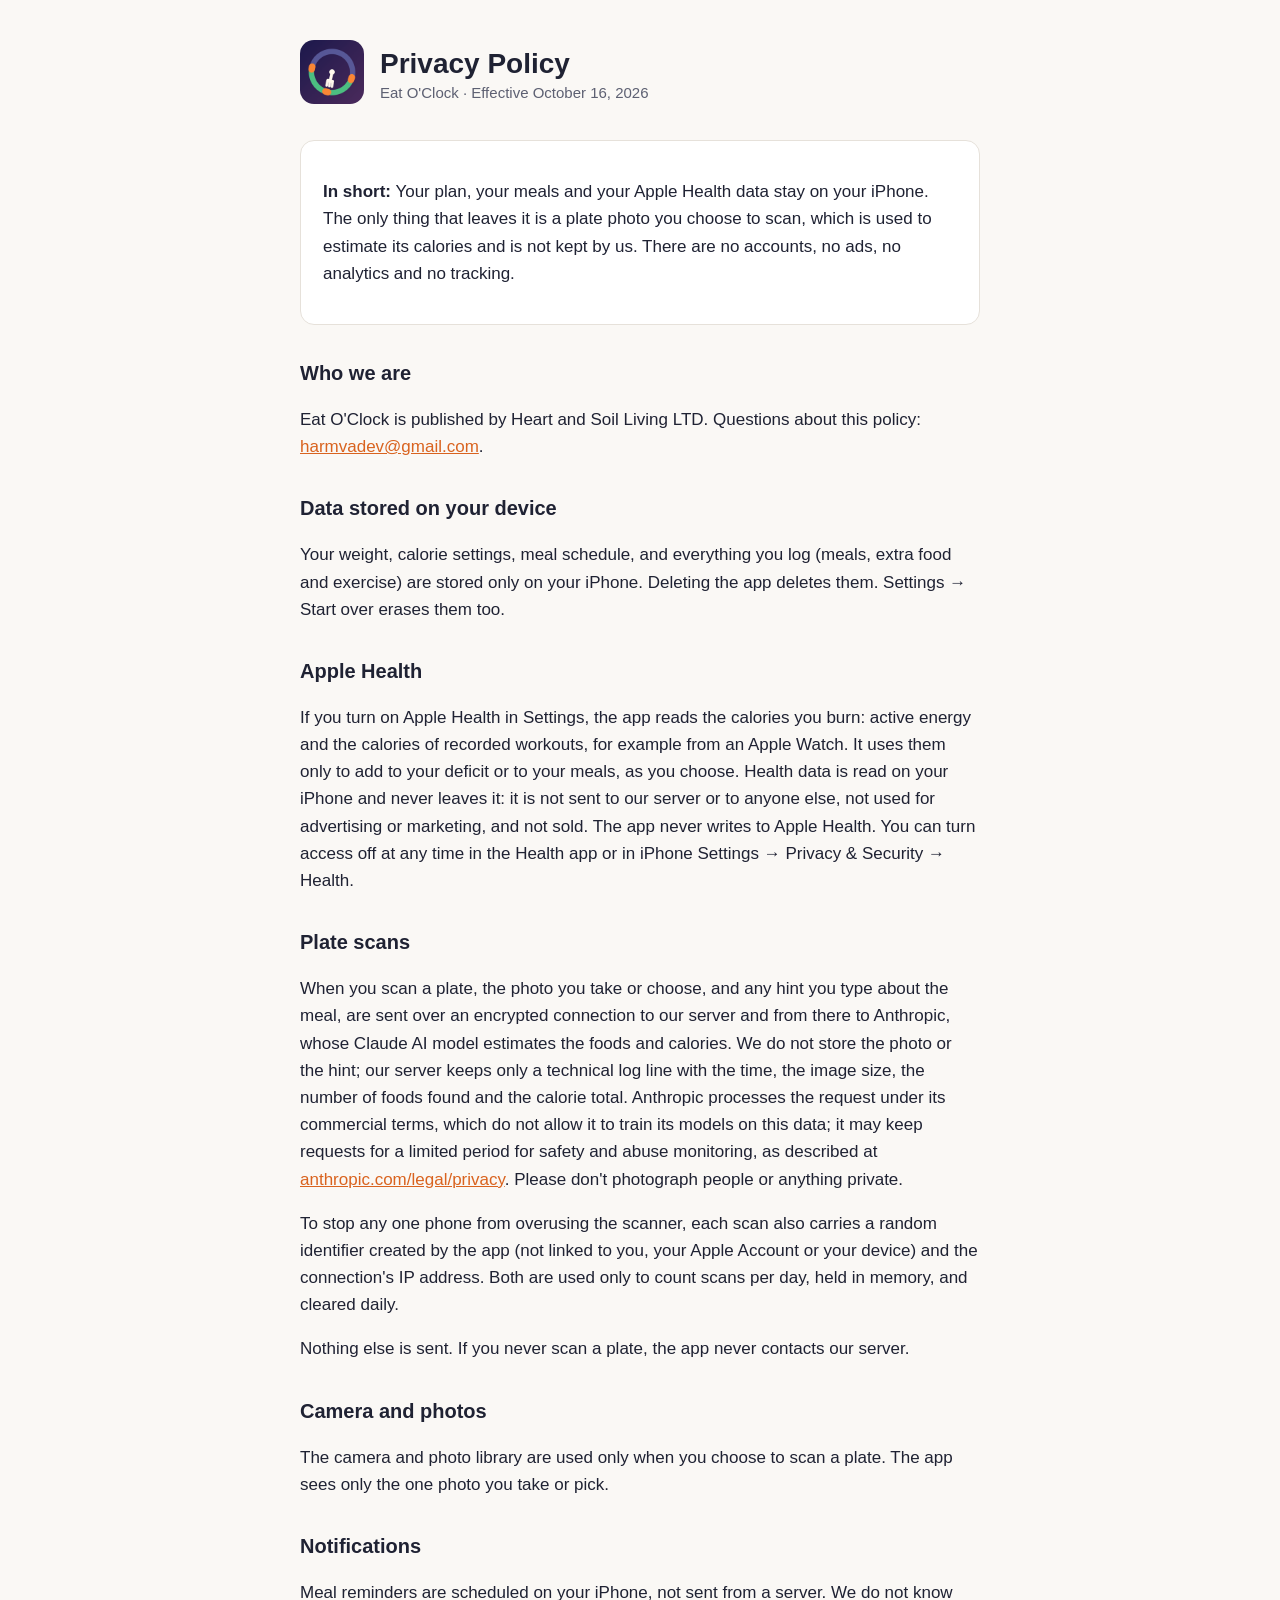
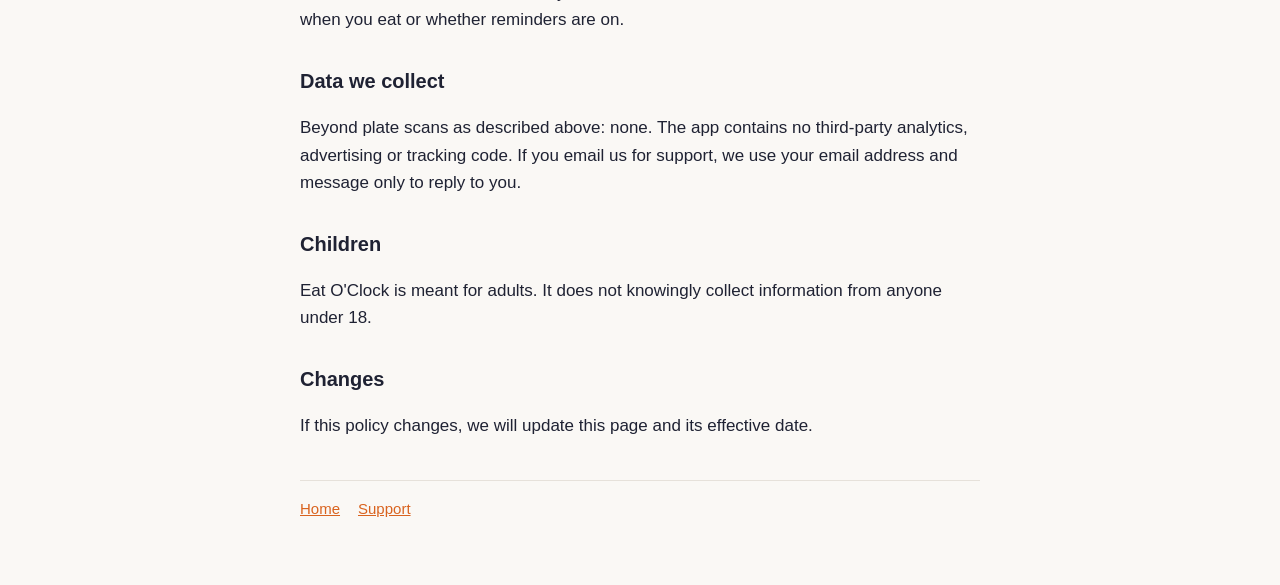
==== privacy.html @ 4e95aae6 "Eat O'Clock home, privacy policy and support pages" ====
<!doctype html>
<html lang="en"><head><meta charset="utf-8"><meta name="viewport" content="width=device-width, initial-scale=1">
<title>Eat O'Clock Privacy Policy</title><link rel="icon" href="icon.png"><link rel="stylesheet" href="style.css"></head>
<body><main>
<header><a href="index.html"><img src="icon.png" alt="Eat O'Clock"></a><div><h1>Privacy Policy</h1><div class="muted">Eat O'Clock · Effective October 16, 2026</div></div></header>
<div class="card"><p><strong>In short:</strong> Your plan, your meals and your Apple Health data stay on your iPhone. The only thing that leaves it is a plate photo you choose to scan, which is used to estimate its calories and is not kept by us. There are no accounts, no ads, no analytics and no tracking.</p></div>

<h2>Who we are</h2>
<p>Eat O'Clock is published by Heart and Soil Living LTD. Questions about this policy: <a href="mailto:harmvadev@gmail.com">harmvadev@gmail.com</a>.</p>

<h2>Data stored on your device</h2>
<p>Your weight, calorie settings, meal schedule, and everything you log (meals, extra food and exercise) are stored only on your iPhone. Deleting the app deletes them. Settings → Start over erases them too.</p>

<h2>Apple Health</h2>
<p>If you turn on Apple Health in Settings, the app reads the calories you burn: active energy and the calories of recorded workouts, for example from an Apple Watch. It uses them only to add to your deficit or to your meals, as you choose. Health data is read on your iPhone and never leaves it: it is not sent to our server or to anyone else, not used for advertising or marketing, and not sold. The app never writes to Apple Health. You can turn access off at any time in the Health app or in iPhone Settings → Privacy &amp; Security → Health.</p>

<h2>Plate scans</h2>
<p>When you scan a plate, the photo you take or choose, and any hint you type about the meal, are sent over an encrypted connection to our server and from there to Anthropic, whose Claude AI model estimates the foods and calories. We do not store the photo or the hint; our server keeps only a technical log line with the time, the image size, the number of foods found and the calorie total. Anthropic processes the request under its commercial terms, which do not allow it to train its models on this data; it may keep requests for a limited period for safety and abuse monitoring, as described at <a href="https://www.anthropic.com/legal/privacy">anthropic.com/legal/privacy</a>. Please don't photograph people or anything private.</p>
<p>To stop any one phone from overusing the scanner, each scan also carries a random identifier created by the app (not linked to you, your Apple Account or your device) and the connection's IP address. Both are used only to count scans per day, held in memory, and cleared daily.</p>
<p>Nothing else is sent. If you never scan a plate, the app never contacts our server.</p>

<h2>Camera and photos</h2>
<p>The camera and photo library are used only when you choose to scan a plate. The app sees only the one photo you take or pick.</p>

<h2>Notifications</h2>
<p>Meal reminders are scheduled on your iPhone, not sent from a server. We do not know when you eat or whether reminders are on.</p>

<h2>Data we collect</h2>
<p>Beyond plate scans as described above: none. The app contains no third-party analytics, advertising or tracking code. If you email us for support, we use your email address and message only to reply to you.</p>

<h2>Children</h2>
<p>Eat O'Clock is meant for adults. It does not knowingly collect information from anyone under 18.</p>

<h2>Changes</h2>
<p>If this policy changes, we will update this page and its effective date.</p>
<nav><a href="index.html">Home</a><a href="support.html">Support</a></nav>
</main></body></html>
---- style.css ----
:root { --bg:#faf8f5; --fg:#1f2233; --muted:#5d6072; --accent:#d9631f; --card:#fff; --line:#e6e1da; }
@media (prefers-color-scheme: dark) { :root { --bg:#191833; --fg:#eceaf2; --muted:#a8a7c0; --card:#232246; --line:#34335a; } }
* { box-sizing: border-box; }
body { margin:0; background:var(--bg); color:var(--fg); font:17px/1.6 -apple-system, BlinkMacSystemFont, "Segoe UI", Roboto, sans-serif; }
main { max-width: 720px; margin: 0 auto; padding: 40px 20px 64px; }
header { display:flex; align-items:center; gap:16px; margin-bottom:28px; }
header img { width:64px; height:64px; border-radius:14px; }
header a { color:inherit; text-decoration:none; }
h1 { font-size:28px; margin:0; line-height:1.2; }
h2 { font-size:20px; margin:32px 0 8px; }
p, li { color:var(--fg); }
.muted { color:var(--muted); font-size:15px; }
a { color:var(--accent); }
.card { background:var(--card); border:1px solid var(--line); border-radius:14px; padding:20px 22px; margin:18px 0; }
nav { margin-top:40px; padding-top:16px; border-top:1px solid var(--line); font-size:15px; }
nav a { margin-right:18px; }
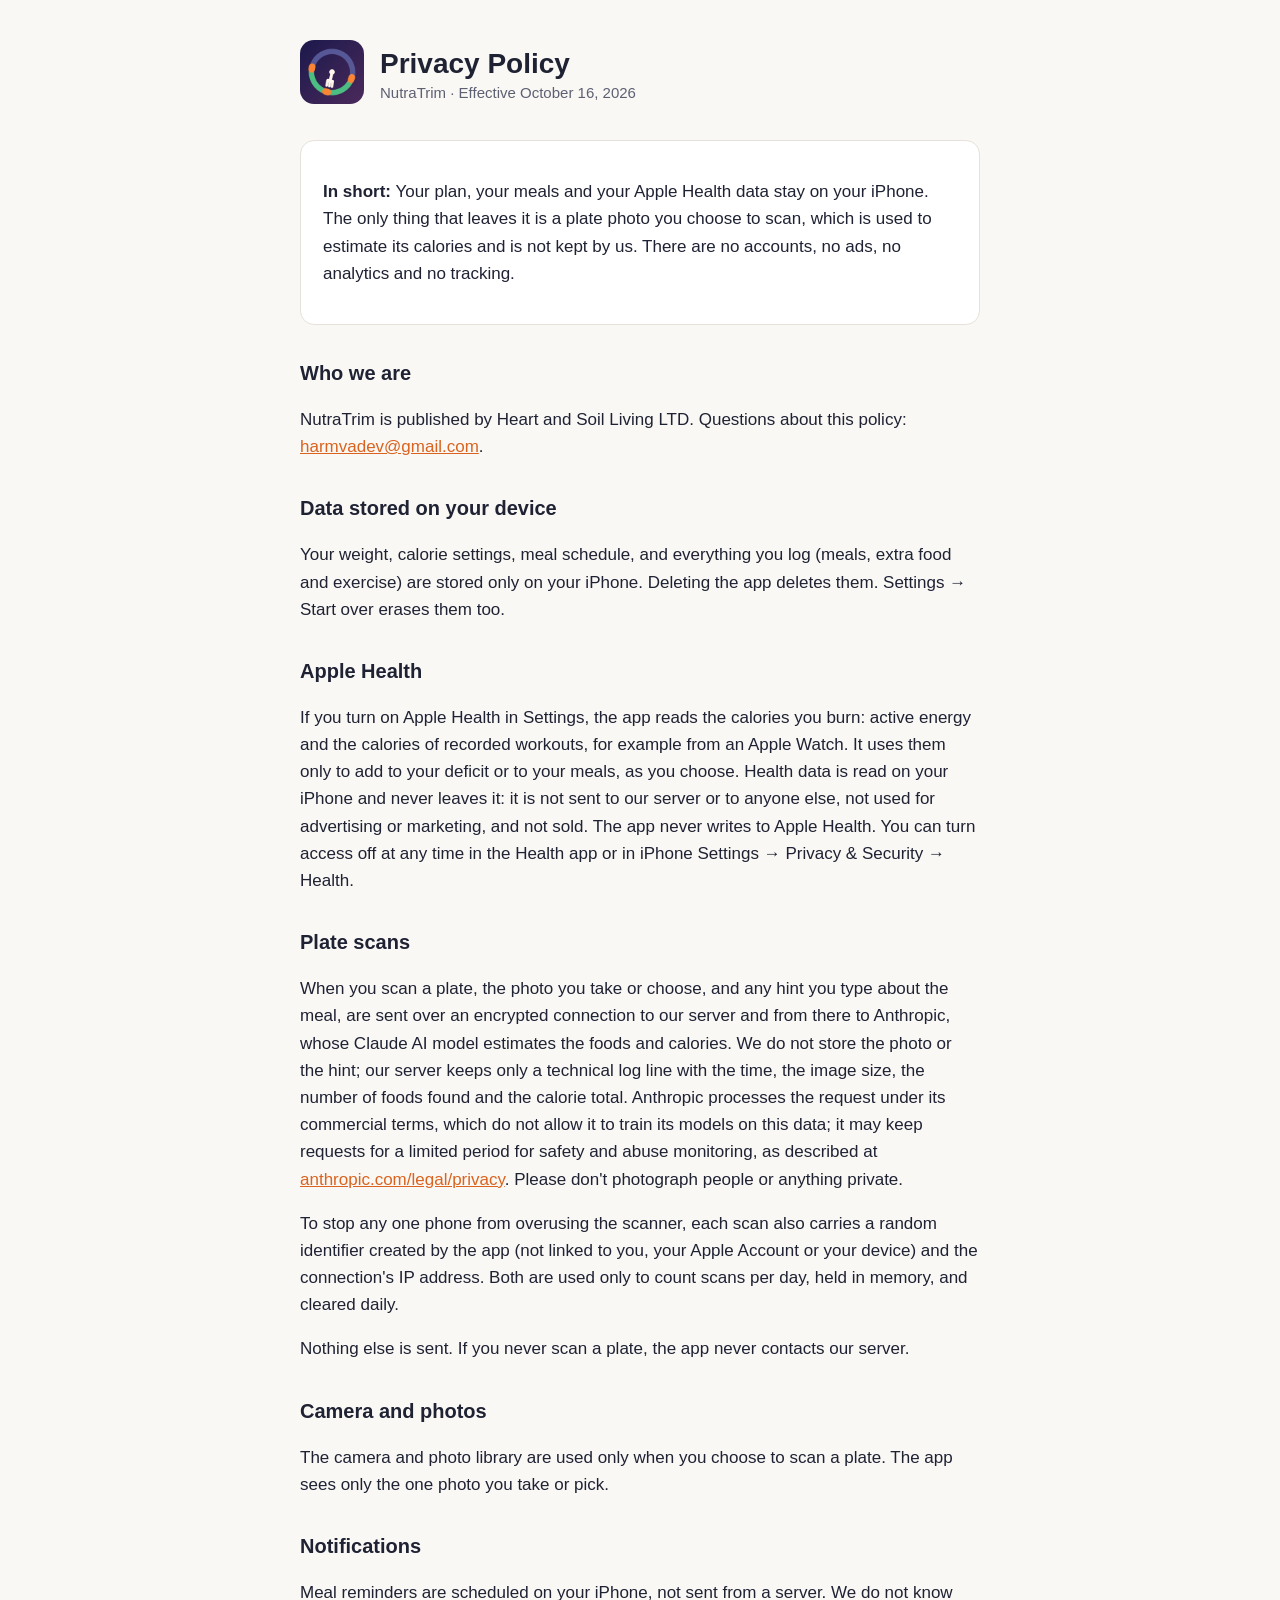
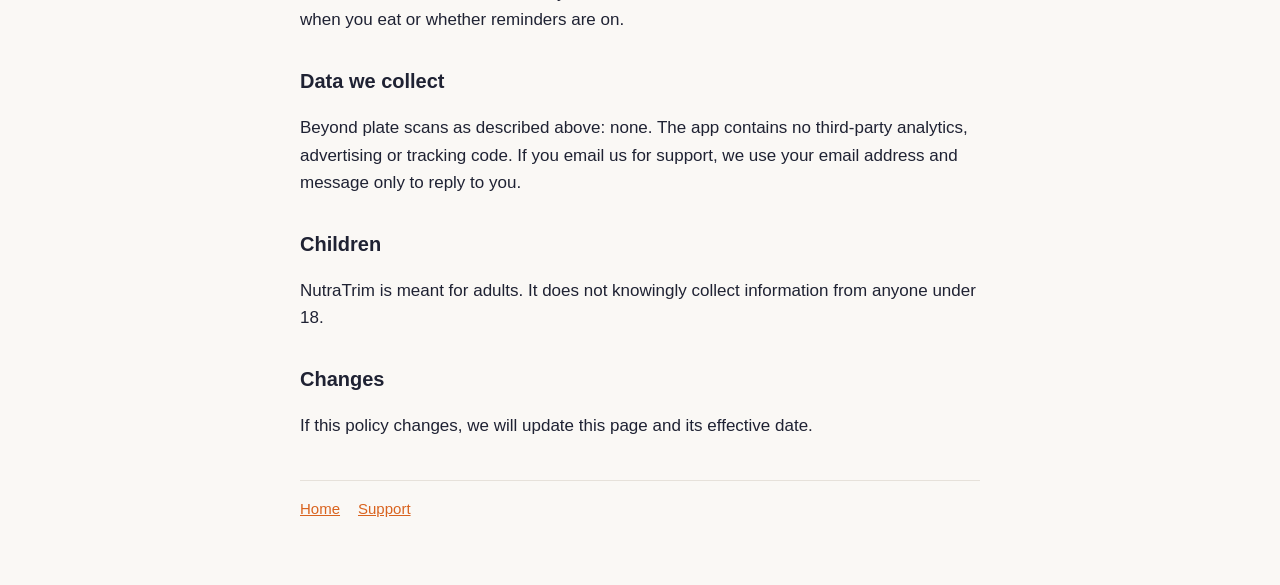
==== commit 9f0f80b5: "Rename to NutraTrim" ====
--- a/privacy.html
+++ b/privacy.html
@@ -1,12 +1,12 @@
 <!doctype html>
 <html lang="en"><head><meta charset="utf-8"><meta name="viewport" content="width=device-width, initial-scale=1">
-<title>Eat O'Clock Privacy Policy</title><link rel="icon" href="icon.png"><link rel="stylesheet" href="style.css"></head>
+<title>NutraTrim Privacy Policy</title><link rel="icon" href="icon.png"><link rel="stylesheet" href="style.css"></head>
 <body><main>
-<header><a href="index.html"><img src="icon.png" alt="Eat O'Clock"></a><div><h1>Privacy Policy</h1><div class="muted">Eat O'Clock · Effective October 16, 2026</div></div></header>
+<header><a href="index.html"><img src="icon.png" alt="NutraTrim"></a><div><h1>Privacy Policy</h1><div class="muted">NutraTrim · Effective October 16, 2026</div></div></header>
 <div class="card"><p><strong>In short:</strong> Your plan, your meals and your Apple Health data stay on your iPhone. The only thing that leaves it is a plate photo you choose to scan, which is used to estimate its calories and is not kept by us. There are no accounts, no ads, no analytics and no tracking.</p></div>
 
 <h2>Who we are</h2>
-<p>Eat O'Clock is published by Heart and Soil Living LTD. Questions about this policy: <a href="mailto:harmvadev@gmail.com">harmvadev@gmail.com</a>.</p>
+<p>NutraTrim is published by Heart and Soil Living LTD. Questions about this policy: <a href="mailto:harmvadev@gmail.com">harmvadev@gmail.com</a>.</p>
 
 <h2>Data stored on your device</h2>
 <p>Your weight, calorie settings, meal schedule, and everything you log (meals, extra food and exercise) are stored only on your iPhone. Deleting the app deletes them. Settings → Start over erases them too.</p>
@@ -29,7 +29,7 @@
 <p>Beyond plate scans as described above: none. The app contains no third-party analytics, advertising or tracking code. If you email us for support, we use your email address and message only to reply to you.</p>
 
 <h2>Children</h2>
-<p>Eat O'Clock is meant for adults. It does not knowingly collect information from anyone under 18.</p>
+<p>NutraTrim is meant for adults. It does not knowingly collect information from anyone under 18.</p>
 
 <h2>Changes</h2>
 <p>If this policy changes, we will update this page and its effective date.</p>
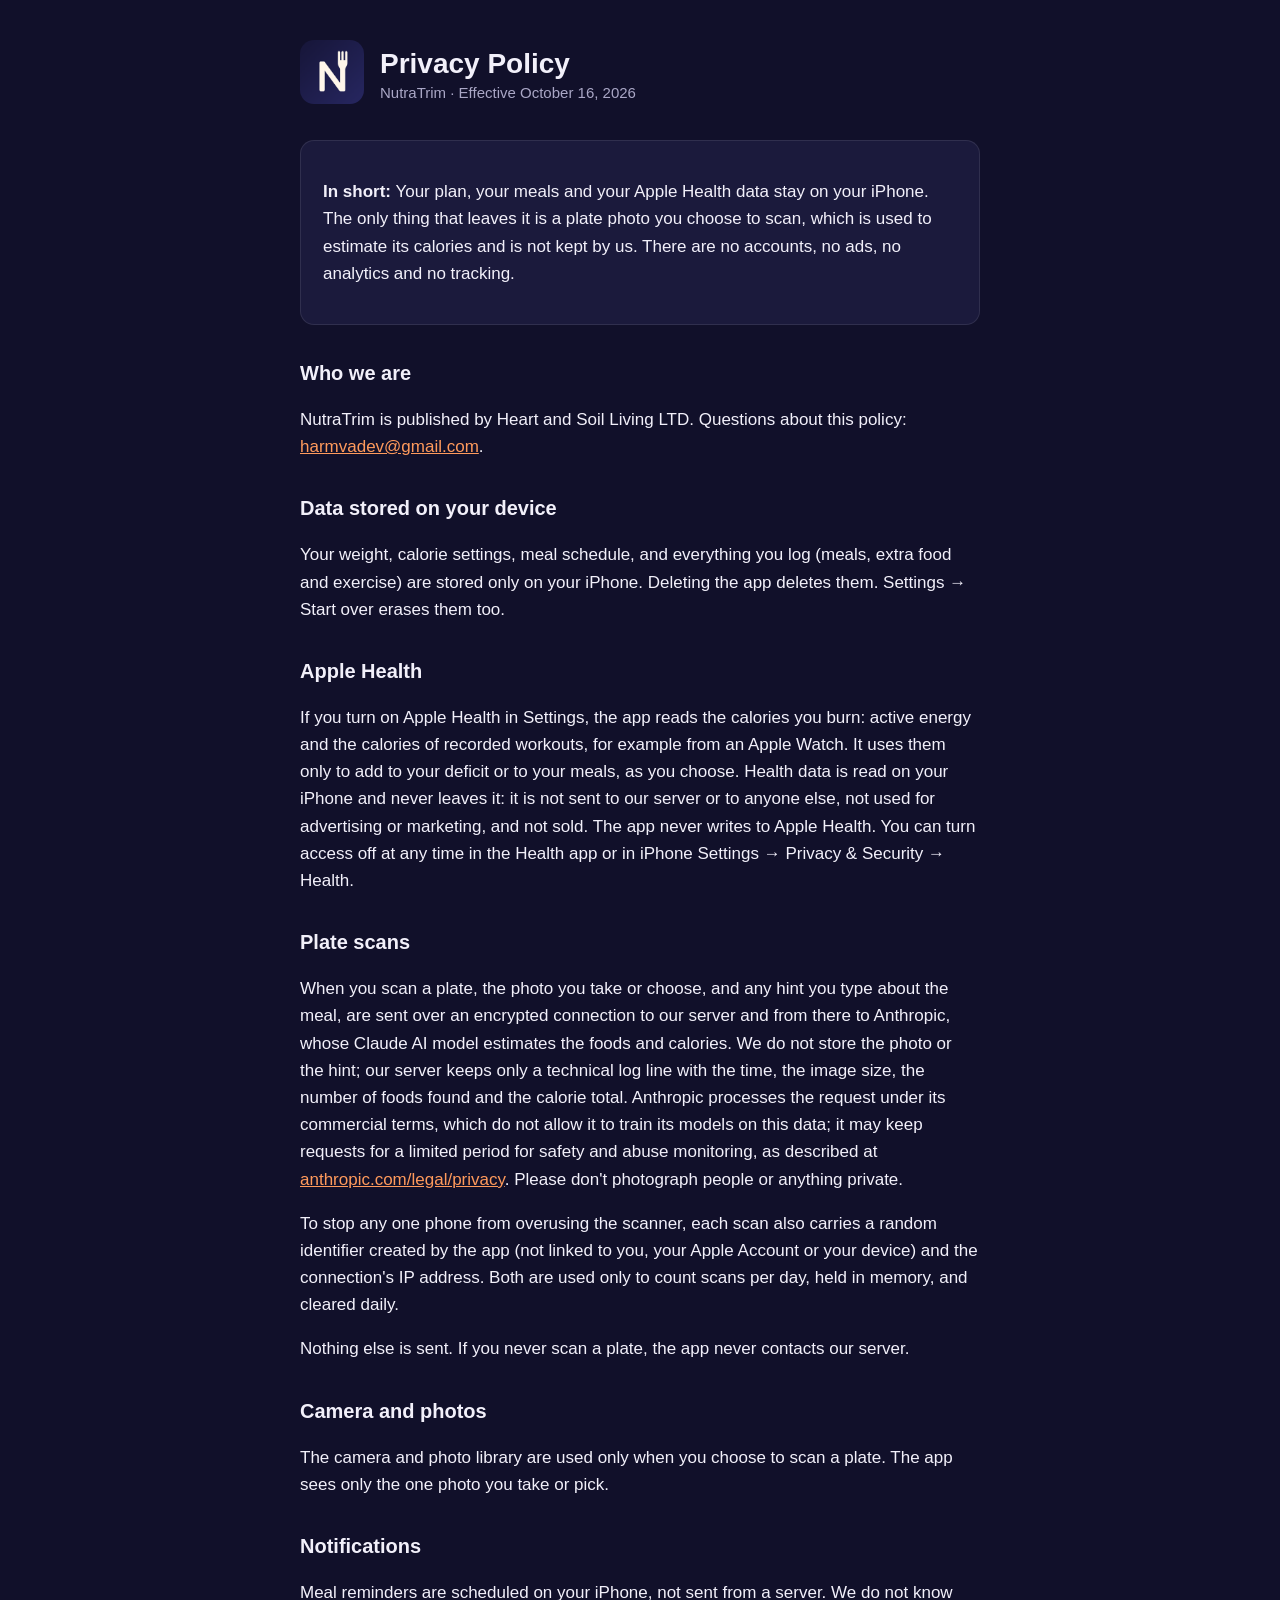
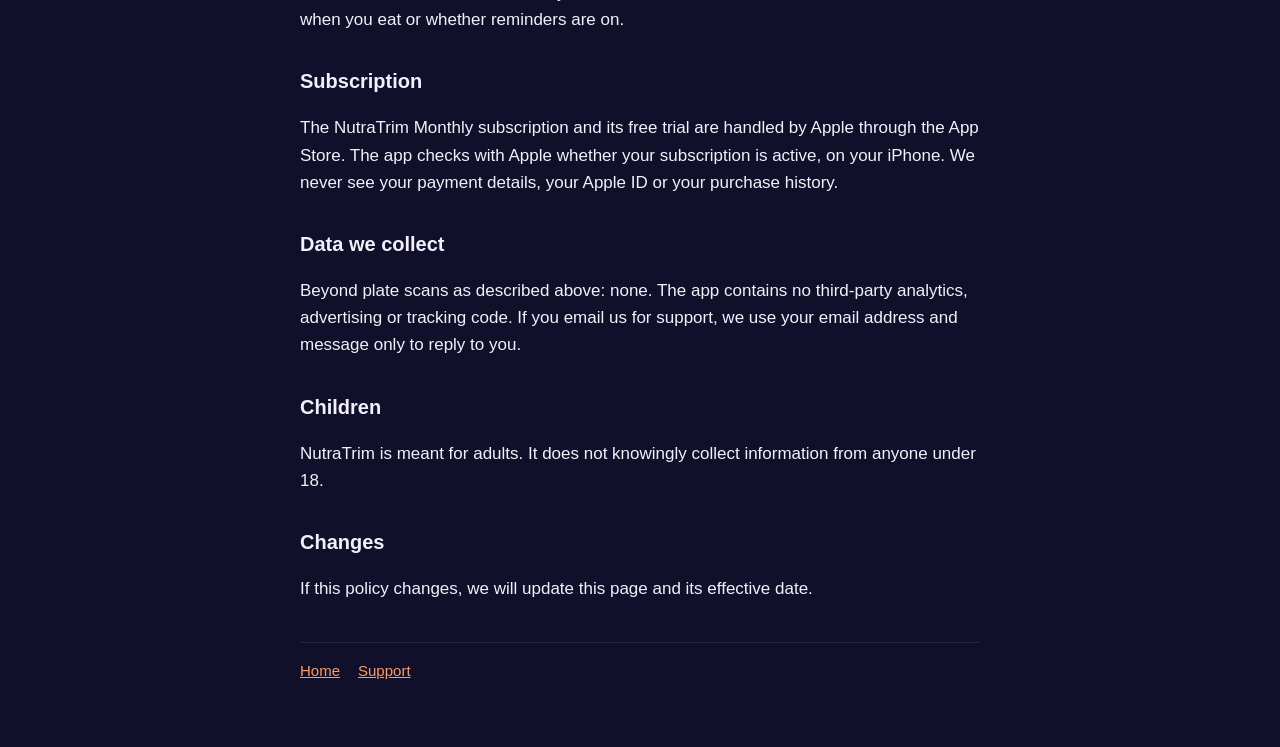
==== commit 8df253c3: "Subscription: privacy and support; new progress screenshot" ====
--- a/privacy.html
+++ b/privacy.html
@@ -25,6 +25,9 @@
 <h2>Notifications</h2>
 <p>Meal reminders are scheduled on your iPhone, not sent from a server. We do not know when you eat or whether reminders are on.</p>
 
+<h2>Subscription</h2>
+<p>The NutraTrim Monthly subscription and its free trial are handled by Apple through the App Store. The app checks with Apple whether your subscription is active, on your iPhone. We never see your payment details, your Apple ID or your purchase history.</p>
+
 <h2>Data we collect</h2>
 <p>Beyond plate scans as described above: none. The app contains no third-party analytics, advertising or tracking code. If you email us for support, we use your email address and message only to reply to you.</p>
 
--- a/style.css
+++ b/style.css
@@ -1,5 +1,4 @@
-:root { --bg:#faf8f5; --fg:#1f2233; --muted:#5d6072; --accent:#d9631f; --card:#fff; --line:#e6e1da; }
-@media (prefers-color-scheme: dark) { :root { --bg:#191833; --fg:#eceaf2; --muted:#a8a7c0; --card:#232246; --line:#34335a; } }
+:root { color-scheme: dark; --bg:#11102a; --fg:#f2f0fa; --muted:#aaa7c6; --accent:#ff9a5c; --card:#1b1a3c; --line:rgba(255,255,255,.09); }
 * { box-sizing: border-box; }
 body { margin:0; background:var(--bg); color:var(--fg); font:17px/1.6 -apple-system, BlinkMacSystemFont, "Segoe UI", Roboto, sans-serif; }
 main { max-width: 720px; margin: 0 auto; padding: 40px 20px 64px; }
